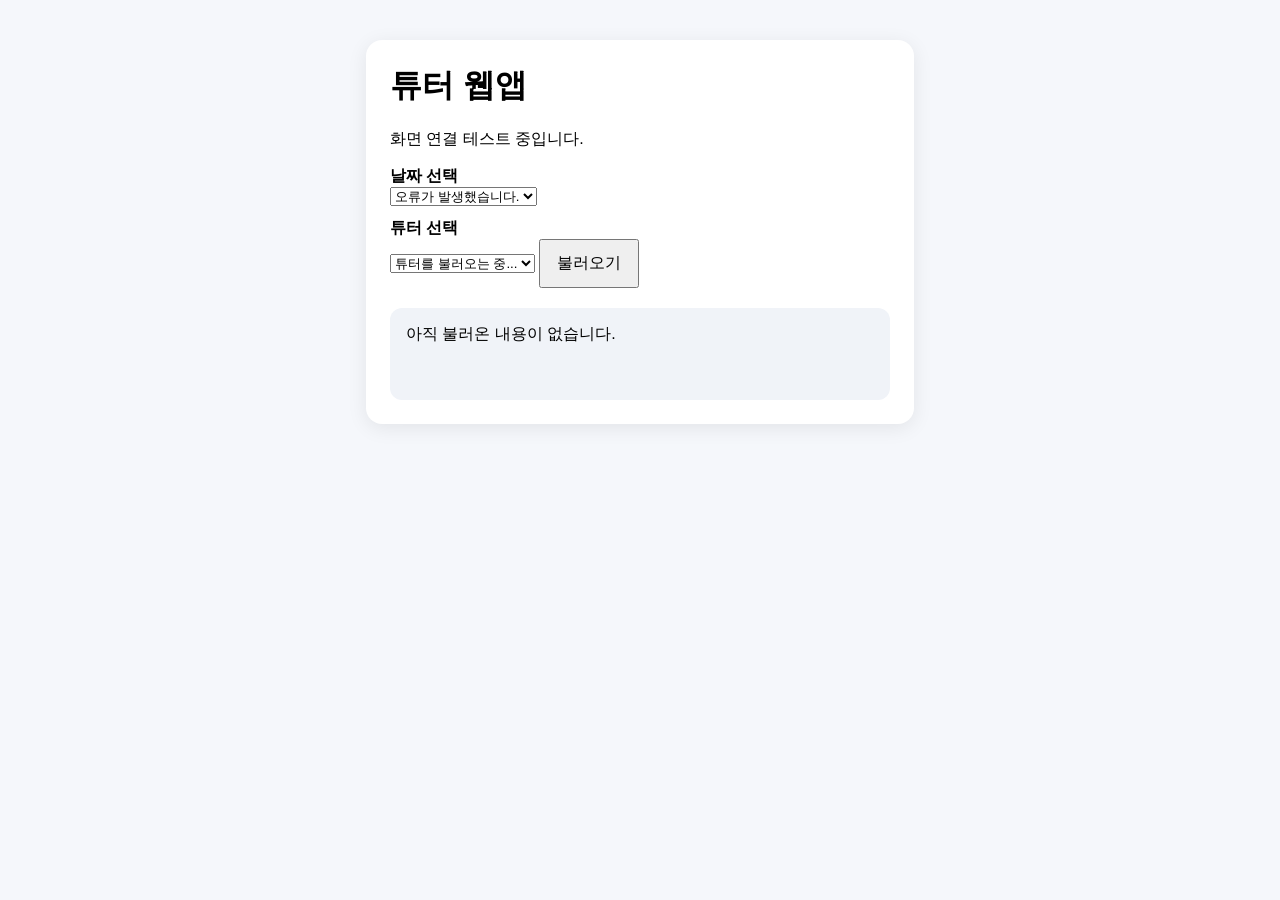
==== index.html @ 70f5eb37 "add date check to tutors api" ====
<!DOCTYPE html>
<html lang="ko">
<head>
  <meta charset="UTF-8">
  <meta name="viewport" content="width=device-width, initial-scale=1.0">
  <title>튜터 웹앱</title>
  <link rel="stylesheet" href="style.css">
</head>
<body>
  <div class="wrap">
    <h1>튜터 웹앱</h1>
    <p>화면 연결 테스트 중입니다.</p>

    <label for="dateSelect">날짜 선택</label>
    <select id="dateSelect">
      <option value="">날짜를 불러오는 중...</option>
    </select>

    <label for="tutorSelect">튜터 선택</label>
    <select id="tutorSelect">
      <option value="">튜터를 불러오는 중...</option>
    </select>

    <button id="loadBtn">불러오기</button>

    <div id="result">아직 불러온 내용이 없습니다.</div>

  </div>
  <script src="script.js"></script>
</body>
</html>
---- style.css ----
body {
  font-family: Arial, sans-serif;
  background: #f5f7fb;
  margin: 0;
  padding: 40px 20px;
}

.wrap {
  max-width: 500px;
  margin: 0 auto;
  background: white;
  padding: 24px;
  border-radius: 16px;
  box-shadow: 0 4px 20px rgba(0, 0, 0, 0.08);
}

h1 {
  margin-top: 0;
}

input {
  width: 100%;
  padding: 12px;
  margin: 12px 0;
  box-sizing: border-box;
  font-size: 16px;
}
label {
  display: block;
  margin-top: 12px;
  font-weight: bold;
}

button {
  padding: 12px 16px;
  font-size: 16px;
  cursor: pointer;
}

#result {
  margin-top: 20px;
  padding: 16px;
  background: #f0f3f8;
  border-radius: 12px;
  min-height: 60px;
  white-space: pre-wrap;
}
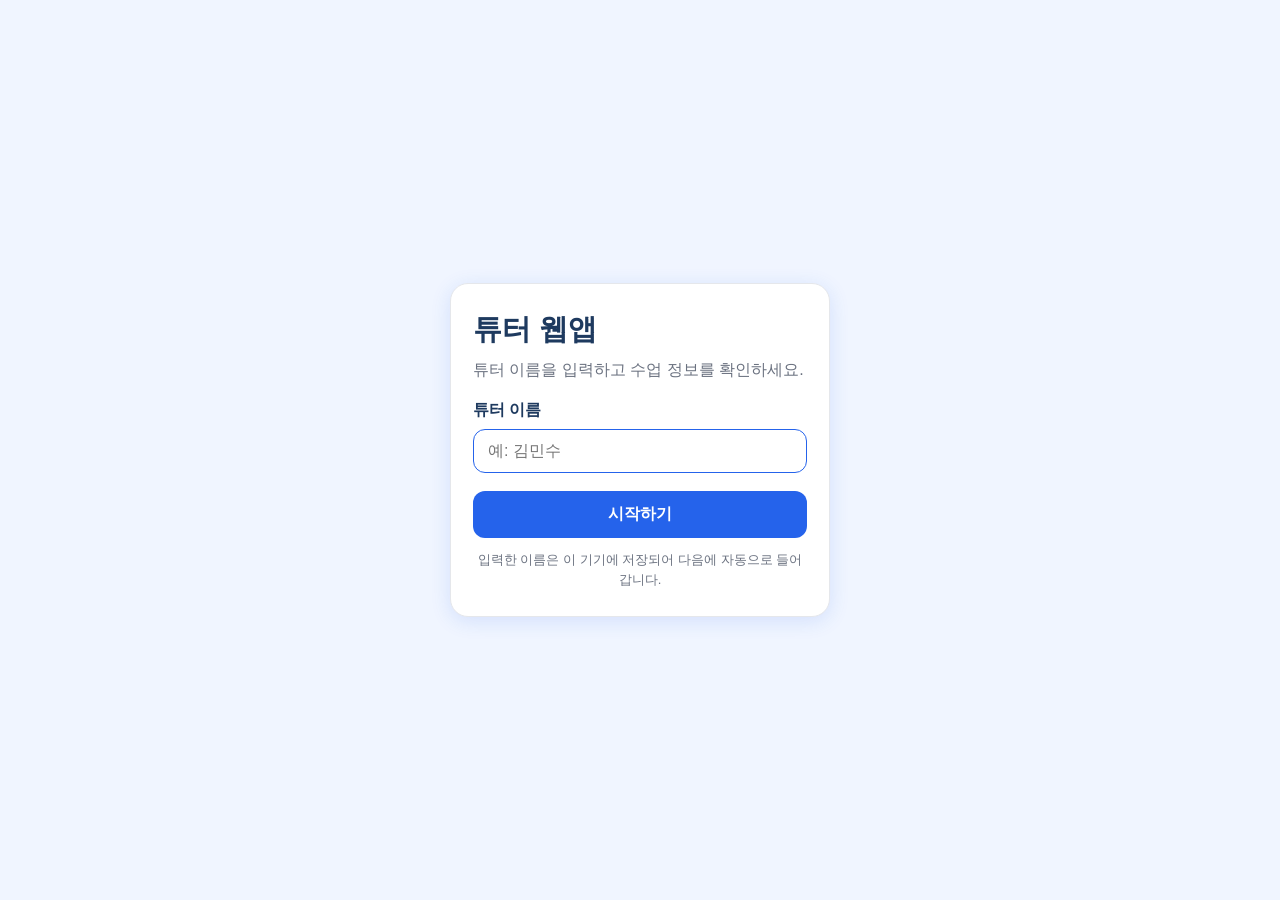
==== commit 07e2154c: "apply login layout" ====
--- a/index.html
+++ b/index.html
@@ -7,25 +7,48 @@
   <link rel="stylesheet" href="style.css">
 </head>
 <body>
-  <div class="wrap">
-    <h1>튜터 웹앱</h1>
-    <p>화면 연결 테스트 중입니다.</p>
+  <div id="entryScreen">
+    <div class="entry-card">
+      <h1>튜터 웹앱</h1>
+      <p>튜터 이름을 입력하고 수업 정보를 확인하세요.</p>
 
-    <label for="dateSelect">날짜 선택</label>
-    <select id="dateSelect">
-      <option value="">날짜를 불러오는 중...</option>
-    </select>
+      <label for="entryInput">튜터 이름</label>
+      <input id="entryInput" type="text" autocomplete="name" placeholder="예: 김민수">
 
-    <label for="tutorSelect">튜터 선택</label>
-    <select id="tutorSelect">
-      <option value="">튜터를 불러오는 중...</option>
-    </select>
+      <button id="loginBtn" type="button">시작하기</button>
+      <div class="entry-hint">입력한 이름은 이 기기에 저장되어 다음에 자동으로 들어갑니다.</div>
+    </div>
+  </div>
 
-    <button id="loadBtn">불러오기</button>
+  <div id="appScreen">
+    <header class="app-header">
+      <div>
+        <div class="app-header-label">현재 튜터</div>
+        <div id="headerTutorName">튜터님</div>
+      </div>
+      <button id="logoutBtn" type="button">나가기</button>
+    </header>
 
-    <div id="result">아직 불러온 내용이 없습니다.</div>
+    <main class="wrap">
+      <h1>튜터 웹앱</h1>
+      <p>날짜와 튜터를 선택해서 수업 정보를 불러옵니다.</p>
 
+      <label for="dateSelect">날짜 선택</label>
+      <select id="dateSelect">
+        <option value="">날짜를 불러오는 중...</option>
+      </select>
+
+      <label for="tutorSelect">튜터 선택</label>
+      <select id="tutorSelect">
+        <option value="">튜터를 불러오는 중...</option>
+      </select>
+
+      <button id="loadBtn" type="button">불러오기</button>
+
+      <div id="result">아직 불러온 내용이 없습니다.</div>
+    </main>
   </div>
+
   <script src="script.js"></script>
 </body>
-</html>+</html>
--- a/style.css
+++ b/style.css
@@ -1,47 +1,397 @@
+:root {
+  --bg: #f0f5ff;
+  --accent: #2563eb;
+  --accent-light: #dbeafe;
+  --accent-dark: #1d4ed8;
+  --text: #1e3a5f;
+  --muted: #6b7280;
+  --border: #e5e7eb;
+
+  --A: #f43f5e;
+  --B: #0ea5e9;
+  --C: #f97316;
+  --D: #f59e0b;
+  --E: #10b981;
+  --F: #7c6af5;
+
+  --shadow: 0 2px 12px rgba(37, 99, 235, 0.10);
+  --shadow-md: 0 4px 20px rgba(37, 99, 235, 0.14);
+  --r: 14px;
+}
+
+* {
+  box-sizing: border-box;
+}
+
 body {
-  font-family: Arial, sans-serif;
-  background: #f5f7fb;
+  font-family: 'Noto Sans KR', Arial, sans-serif;
+  background: var(--bg);
+  color: var(--text);
   margin: 0;
-  padding: 40px 20px;
+  padding: 32px 16px;
+}
+
+#entryScreen {
+  min-height: calc(100vh - 64px);
+  display: flex;
+  align-items: center;
+  justify-content: center;
+}
+
+.entry-card {
+  width: 100%;
+  max-width: 380px;
+  background: white;
+  padding: 26px 22px;
+  border-radius: 18px;
+  box-shadow: var(--shadow-md);
+  border: 1px solid var(--border);
+}
+
+.entry-hint {
+  margin-top: 12px;
+  color: var(--muted);
+  font-size: 0.82rem;
+  line-height: 1.5;
+  text-align: center;
+}
+
+#appScreen {
+  display: none;
+  flex-direction: column;
+  gap: 18px;
+}
+
+.app-header {
+  max-width: 760px;
+  width: 100%;
+  margin: 0 auto;
+  background: white;
+  border: 1px solid var(--border);
+  border-radius: 16px;
+  box-shadow: var(--shadow);
+  padding: 12px 14px;
+  display: flex;
+  align-items: center;
+  justify-content: space-between;
+  gap: 12px;
+}
+
+.app-header-label {
+  color: var(--muted);
+  font-size: 0.75rem;
+  font-weight: 700;
+}
+
+#headerTutorName {
+  margin-top: 2px;
+  font-size: 1rem;
+  font-weight: 900;
+}
+
+#logoutBtn {
+  width: auto;
+  margin-top: 0;
+  padding: 9px 13px;
+  background: white;
+  color: var(--muted);
+  border: 1.5px solid var(--border);
+  flex-shrink: 0;
+}
+
+#logoutBtn:hover {
+  background: #f9fafb;
+  color: var(--text);
 }
 
 .wrap {
-  max-width: 500px;
+  max-width: 760px;
   margin: 0 auto;
   background: white;
   padding: 24px;
-  border-radius: 16px;
-  box-shadow: 0 4px 20px rgba(0, 0, 0, 0.08);
+  border-radius: 18px;
+  box-shadow: var(--shadow-md);
+  border: 1px solid var(--border);
 }
 
 h1 {
-  margin-top: 0;
-}
-
-input {
+  margin: 0 0 8px;
+  font-size: 1.8rem;
+  font-weight: 900;
+  color: var(--text);
+}
+
+p {
+  margin: 0 0 18px;
+  color: var(--muted);
+  line-height: 1.5;
+}
+
+label {
+  display: block;
+  margin-top: 14px;
+  margin-bottom: 8px;
+  font-weight: 800;
+  color: var(--text);
+}
+
+input,
+select {
   width: 100%;
-  padding: 12px;
-  margin: 12px 0;
+  padding: 12px 14px;
+  margin-bottom: 10px;
   box-sizing: border-box;
   font-size: 16px;
-}
-label {
-  display: block;
-  margin-top: 12px;
-  font-weight: bold;
+  border: 1.5px solid var(--border);
+  border-radius: 12px;
+  background: #fff;
+  color: var(--text);
+}
+
+input:focus,
+select:focus {
+  outline: none;
+  border-color: var(--accent);
 }
 
 button {
-  padding: 12px 16px;
+  width: 100%;
+  margin-top: 8px;
+  padding: 13px 16px;
   font-size: 16px;
+  font-weight: 800;
+  color: white;
+  background: var(--accent);
+  border: none;
+  border-radius: 12px;
   cursor: pointer;
+}
+
+button:hover {
+  background: var(--accent-dark);
 }
 
 #result {
   margin-top: 20px;
-  padding: 16px;
-  background: #f0f3f8;
-  border-radius: 12px;
-  min-height: 60px;
-  white-space: pre-wrap;
-}+  min-height: 80px;
+}
+
+/* 결과 헤더 */
+.schedule-header {
+  display: flex;
+  flex-wrap: wrap;
+  gap: 8px 20px;
+  margin-bottom: 16px;
+  padding: 14px 16px;
+  background: white;
+  border-radius: var(--r);
+  border: 1px solid var(--border);
+  box-shadow: var(--shadow);
+  font-size: 0.95rem;
+}
+
+/* 블록 섹션 */
+.block-section {
+  margin-bottom: 20px;
+  padding-left: 14px;
+}
+
+.section-A { border-left: 4px solid var(--A); }
+.section-B { border-left: 4px solid var(--B); }
+.section-C { border-left: 4px solid var(--C); }
+.section-D { border-left: 4px solid var(--D); }
+.section-E { border-left: 4px solid var(--E); }
+.section-F { border-left: 4px solid var(--F); }
+
+.block-header {
+  display: flex;
+  align-items: center;
+  gap: 8px;
+  margin-bottom: 10px;
+  flex-wrap: wrap;
+}
+
+.block-badge {
+  width: 30px;
+  height: 30px;
+  border-radius: 8px;
+  display: flex;
+  align-items: center;
+  justify-content: center;
+  color: white;
+  font-weight: 900;
+  font-size: 0.85rem;
+}
+
+.badge-A { background: var(--A); }
+.badge-B { background: var(--B); }
+.badge-C { background: var(--C); }
+.badge-D { background: var(--D); }
+.badge-E { background: var(--E); }
+.badge-F { background: var(--F); }
+
+.block-title {
+  font-size: 1.08rem;
+  font-weight: 800;
+}
+
+.arrival-chip {
+  margin-left: auto;
+  background: var(--accent-light);
+  color: var(--accent);
+  border-radius: 8px;
+  padding: 4px 10px;
+  font-size: 0.82rem;
+  font-weight: 700;
+}
+
+/* 학생 카드 */
+.student-card {
+  display: flex;
+  align-items: stretch;
+  margin-bottom: 12px;
+  background: white;
+  border: 1px solid var(--border);
+  border-radius: 14px;
+  box-shadow: var(--shadow);
+  overflow: hidden;
+}
+
+.seat-bar {
+  width: 8px;
+  flex-shrink: 0;
+}
+
+.seat-bar-A { background: var(--A); }
+.seat-bar-B { background: var(--B); }
+.seat-bar-C { background: var(--C); }
+.seat-bar-D { background: var(--D); }
+.seat-bar-E { background: var(--E); }
+.seat-bar-F { background: var(--F); }
+
+.seat-section {
+  min-width: 72px;
+  padding: 12px 10px;
+  border-right: 1px solid var(--border);
+  display: flex;
+  flex-direction: column;
+  align-items: center;
+  justify-content: center;
+}
+
+.seat-num {
+  font-size: 1.35rem;
+  font-weight: 900;
+  line-height: 1;
+}
+
+.seat-room {
+  margin-top: 4px;
+  font-size: 0.68rem;
+  color: var(--muted);
+  text-align: center;
+  line-height: 1.3;
+}
+
+.card-inner {
+  flex: 1;
+  min-width: 0;
+  padding: 13px 12px;
+}
+
+.student-name {
+  font-size: 1.03rem;
+  font-weight: 800;
+  margin-bottom: 8px;
+}
+
+.student-tags {
+  display: flex;
+  flex-wrap: wrap;
+  gap: 6px;
+}
+
+.st-tag {
+  border-radius: 8px;
+  padding: 4px 10px;
+  font-size: 0.8rem;
+  font-weight: 700;
+  background: white;
+  border: 1.5px solid var(--border);
+}
+
+.tag-subject {
+  border-color: var(--accent);
+  color: var(--accent);
+}
+
+.tag-seat {
+  border-color: #10b981;
+  color: #059669;
+}
+
+.tag-num {
+  border-color: #94a3b8;
+  color: #475569;
+}
+
+.empty-message {
+  padding: 12px 2px;
+  color: var(--muted);
+  font-size: 0.9rem;
+}
+
+@media (max-width: 640px) {
+  body {
+    padding: 20px 10px;
+  }
+
+  .wrap {
+    padding: 18px 14px;
+  }
+
+  .schedule-header {
+    font-size: 0.88rem;
+  }
+
+  .seat-section {
+    min-width: 60px;
+  }
+
+  .seat-num {
+    font-size: 1.15rem;
+  }
+
+  .student-name {
+    font-size: 0.98rem;
+  }
+}
+
+.tag-manager {
+  border-color: #f59e0b;
+  color: #b45309;
+}
+
+.student-actions {
+  margin-top: 10px;
+}
+
+.link-btn {
+  display: inline-flex;
+  align-items: center;
+  justify-content: center;
+  padding: 9px 12px;
+  border-radius: 10px;
+  background: linear-gradient(135deg, #eff6ff, #dbeafe);
+  border: 1.5px solid #93c5fd;
+  color: #1d4ed8;
+  font-size: 0.82rem;
+  font-weight: 700;
+  text-decoration: none;
+}
+
+.no-link-msg {
+  display: inline-block;
+  font-size: 0.78rem;
+  color: var(--muted);
+}
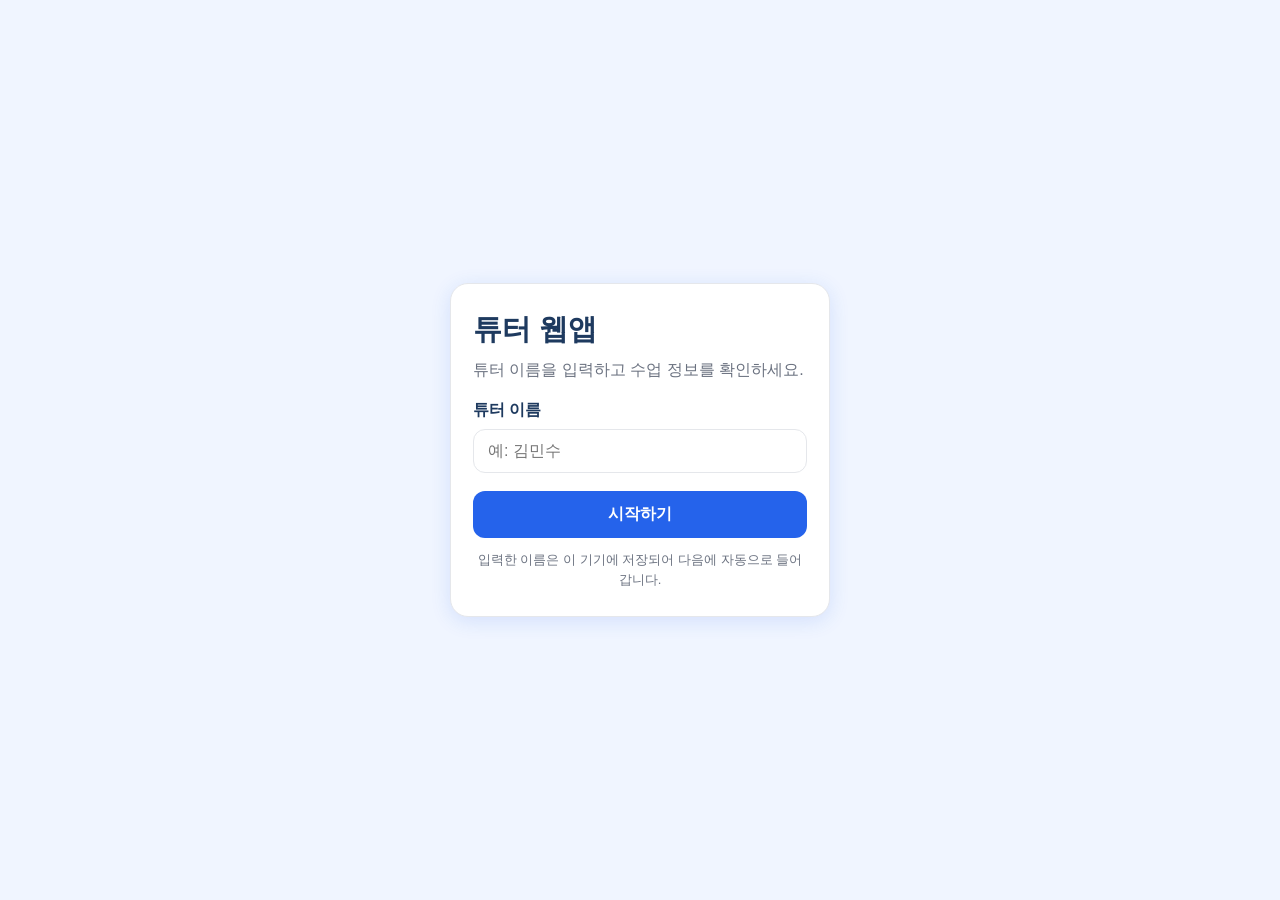
==== commit 13054945: "remove tutor select and use currentTutor" ====
--- a/index.html
+++ b/index.html
@@ -31,17 +31,23 @@
 
     <main class="wrap">
       <h1>튜터 웹앱</h1>
-      <p>날짜와 튜터를 선택해서 수업 정보를 불러옵니다.</p>
+      <p>캘린더에서 날짜를 고르고 튜터를 선택해서 수업 정보를 불러옵니다.</p>
 
-      <label for="dateSelect">날짜 선택</label>
-      <select id="dateSelect">
-        <option value="">날짜를 불러오는 중...</option>
-      </select>
+      <section class="calendar-card" aria-label="날짜 선택">
+        <div class="calendar-header">
+          <button class="calendar-nav" id="prevMonthBtn" type="button" aria-label="이전 달">&#8249;</button>
+          <div class="calendar-title" id="calendarTitle">날짜 불러오는 중</div>
+          <button class="calendar-nav" id="nextMonthBtn" type="button" aria-label="다음 달">&#8250;</button>
+        </div>
+        <div class="calendar-grid" id="calendarGrid"></div>
+        <div class="calendar-loading" id="calendarLoading">날짜를 불러오는 중...</div>
+        <div class="selected-date-badge" id="selectedDateBadge">
+          <span>선택한 날짜</span>
+          <strong id="selectedDateText"></strong>
+        </div>
+      </section>
 
-      <label for="tutorSelect">튜터 선택</label>
-      <select id="tutorSelect">
-        <option value="">튜터를 불러오는 중...</option>
-      </select>
+
 
       <button id="loadBtn" type="button">불러오기</button>
 
--- a/style.css
+++ b/style.css
@@ -152,6 +152,136 @@
 select:focus {
   outline: none;
   border-color: var(--accent);
+}
+
+.calendar-card {
+  margin: 18px 0 10px;
+  padding: 14px;
+  background: white;
+  border: 1px solid var(--border);
+  border-radius: var(--r);
+  box-shadow: var(--shadow);
+}
+
+.calendar-header {
+  display: flex;
+  align-items: center;
+  justify-content: space-between;
+  gap: 10px;
+  margin-bottom: 12px;
+}
+
+.calendar-title {
+  font-size: 1rem;
+  font-weight: 900;
+  color: var(--text);
+}
+
+.calendar-nav {
+  width: 34px;
+  height: 34px;
+  margin: 0;
+  padding: 0;
+  border-radius: 10px;
+  background: white;
+  color: var(--accent);
+  border: 1.5px solid var(--border);
+  font-size: 1.35rem;
+  line-height: 1;
+  display: flex;
+  align-items: center;
+  justify-content: center;
+}
+
+.calendar-nav:hover {
+  background: var(--accent-light);
+  color: var(--accent-dark);
+}
+
+.calendar-grid {
+  display: grid;
+  grid-template-columns: repeat(7, minmax(0, 1fr));
+  gap: 4px;
+}
+
+.calendar-weekday {
+  padding: 4px 0 6px;
+  color: var(--muted);
+  font-size: 0.78rem;
+  font-weight: 800;
+  text-align: center;
+}
+
+.calendar-day {
+  min-height: 46px;
+  margin: 0;
+  padding: 0;
+  border-radius: 10px;
+  border: 1px solid transparent;
+  color: #cbd5e1;
+  background: transparent;
+  display: flex;
+  flex-direction: column;
+  align-items: center;
+  justify-content: center;
+  gap: 3px;
+  font-size: 0.92rem;
+  font-weight: 700;
+}
+
+.calendar-day.has-date {
+  color: var(--text);
+  cursor: pointer;
+}
+
+.calendar-day.has-date:hover {
+  background: var(--accent-light);
+}
+
+.calendar-day.selected {
+  background: var(--accent);
+  color: white;
+  border-color: var(--accent);
+}
+
+.calendar-day.today {
+  border-color: var(--accent-light);
+}
+
+.calendar-dot {
+  width: 5px;
+  height: 5px;
+  border-radius: 999px;
+  background: var(--accent);
+}
+
+.calendar-day.selected .calendar-dot {
+  background: rgba(255, 255, 255, 0.78);
+}
+
+.calendar-loading {
+  padding: 18px 4px 6px;
+  color: var(--muted);
+  font-size: 0.9rem;
+  text-align: center;
+}
+
+.selected-date-badge {
+  display: none;
+  align-items: center;
+  justify-content: space-between;
+  gap: 10px;
+  margin-top: 12px;
+  padding: 10px 12px;
+  border-radius: 10px;
+  background: var(--accent-light);
+  color: var(--accent);
+  font-size: 0.88rem;
+  font-weight: 800;
+}
+
+.selected-date-badge.visible {
+  display: flex;
 }
 
 button {
